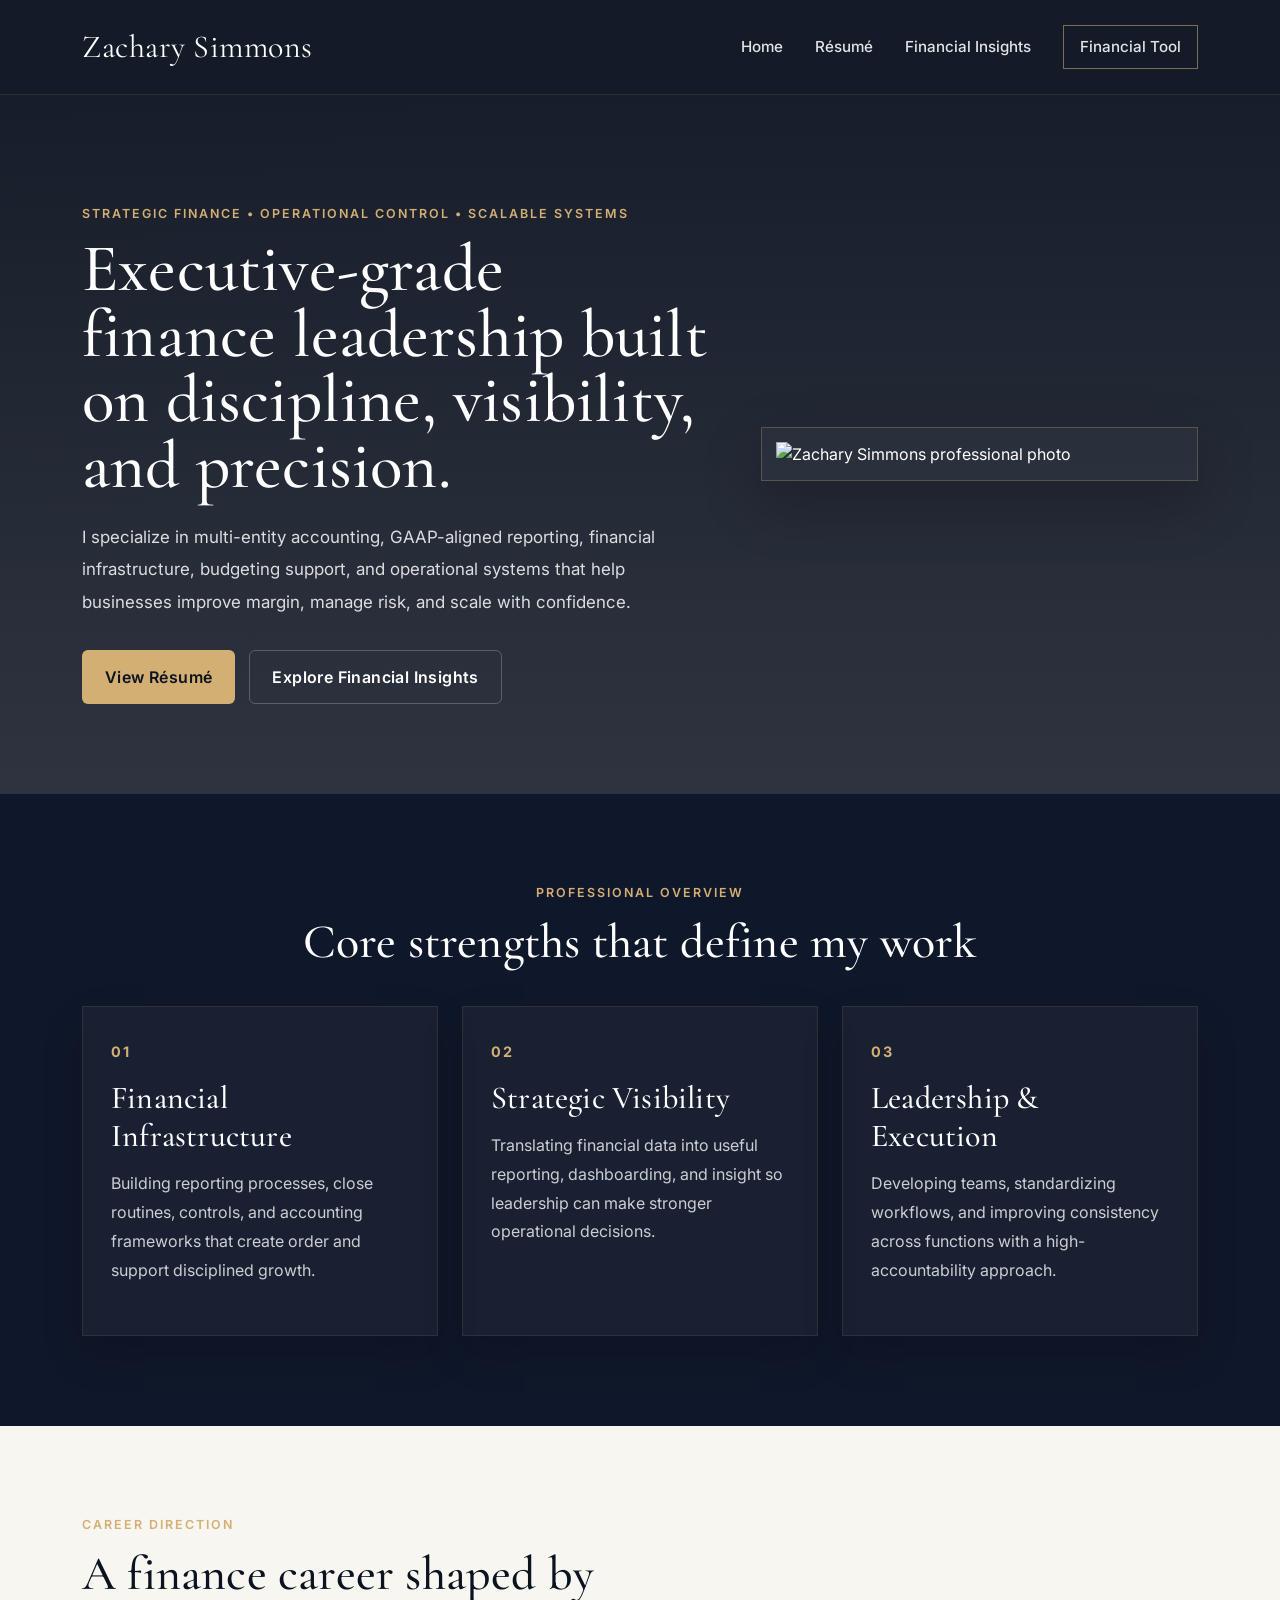
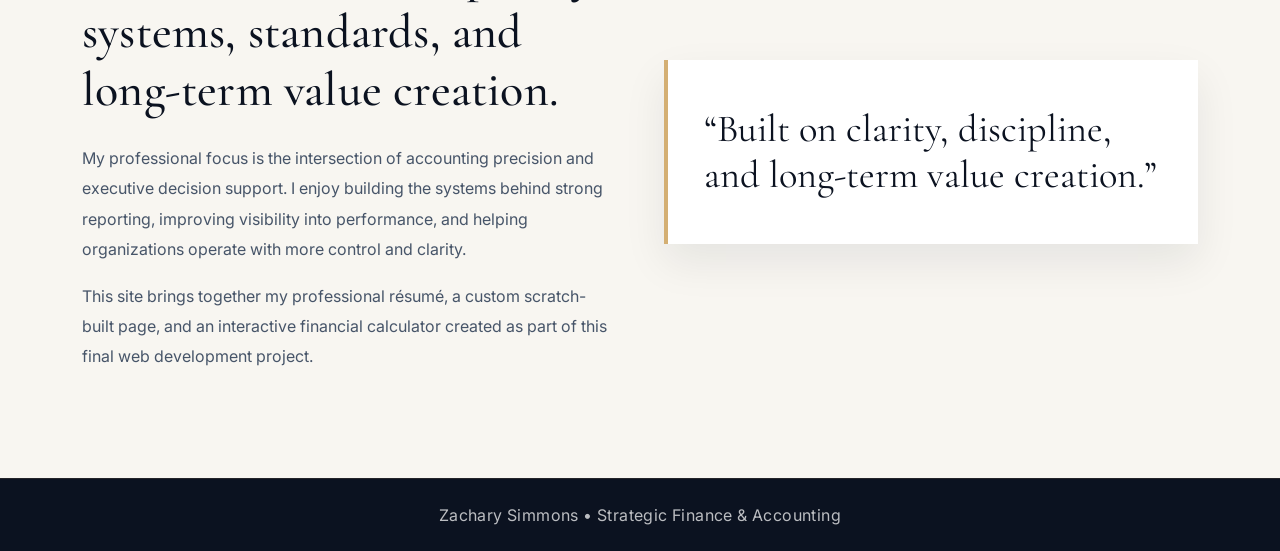
==== index.html @ fcec750e "Add files via upload" ====
<!DOCTYPE html>
<html lang="en">
<head>
  <meta charset="UTF-8" />
  <meta name="viewport" content="width=device-width, initial-scale=1.0" />
  <title>Zachary Simmons | Strategic Finance & Accounting</title>
  <link rel="preconnect" href="https://fonts.googleapis.com">
  <link rel="preconnect" href="https://fonts.gstatic.com" crossorigin>
  <link href="https://fonts.googleapis.com/css2?family=Cormorant+Garamond:wght@500;600;700&family=Inter:wght@300;400;500;600;700&display=swap" rel="stylesheet">
  <link href="https://cdn.jsdelivr.net/npm/bootstrap@5.3.3/dist/css/bootstrap.min.css" rel="stylesheet">
  <link rel="stylesheet" href="css/styles.css">
</head>
<body>

  <nav class="navbar navbar-expand-lg luxury-navbar">
    <div class="container">
      <a class="navbar-brand brand-mark" href="index.html">Zachary Simmons</a>
      <button class="navbar-toggler navbar-dark" type="button" data-bs-toggle="collapse" data-bs-target="#mainNav">
        <span class="navbar-toggler-icon"></span>
      </button>

      <div class="collapse navbar-collapse justify-content-end" id="mainNav">
        <ul class="navbar-nav align-items-lg-center">
          <li class="nav-item"><a class="nav-link" href="index.html">Home</a></li>
          <li class="nav-item"><a class="nav-link" href="resume.html">Résumé</a></li>
          <li class="nav-item"><a class="nav-link" href="scratch.html">Financial Insights</a></li>
          <li class="nav-item"><a class="nav-link nav-cta" href="app.html">Financial Tool</a></li>
        </ul>
      </div>
    </div>
  </nav>

  <section class="hero-section">
    <div class="container">
      <div class="row align-items-center g-5">
        <div class="col-lg-7">
          <p class="eyebrow">Strategic Finance • Operational Control • Scalable Systems</p>
          <h1 class="hero-title">
            Executive-grade finance leadership built on discipline, visibility, and precision.
          </h1>
          <p class="hero-text">
            I specialize in multi-entity accounting, GAAP-aligned reporting, financial infrastructure,
            budgeting support, and operational systems that help businesses improve margin, manage risk,
            and scale with confidence.
          </p>

          <div class="hero-actions">
            <a href="resume.html" class="btn btn-luxury-primary">View Résumé</a>
            <a href="scratch.html" class="btn btn-luxury-secondary">Explore Financial Insights</a>
          </div>
        </div>

        <div class="col-lg-5">
          <div class="hero-image-frame">
            <img src="images/profile.jpg" alt="Zachary Simmons professional photo" class="img-fluid">
          </div>
        </div>
      </div>
    </div>
  </section>

  <section class="section-dark">
    <div class="container">
      <div class="section-heading text-center">
        <p class="eyebrow eyebrow-gold">Professional Overview</p>
        <h2>Core strengths that define my work</h2>
      </div>

      <div class="row g-4 mt-2">
        <div class="col-md-4">
          <div class="luxury-card">
            <div class="card-number">01</div>
            <h3>Financial Infrastructure</h3>
            <p>
              Building reporting processes, close routines, controls, and accounting frameworks
              that create order and support disciplined growth.
            </p>
          </div>
        </div>

        <div class="col-md-4">
          <div class="luxury-card">
            <div class="card-number">02</div>
            <h3>Strategic Visibility</h3>
            <p>
              Translating financial data into useful reporting, dashboarding, and insight so
              leadership can make stronger operational decisions.
            </p>
          </div>
        </div>

        <div class="col-md-4">
          <div class="luxury-card">
            <div class="card-number">03</div>
            <h3>Leadership & Execution</h3>
            <p>
              Developing teams, standardizing workflows, and improving consistency across functions
              with a high-accountability approach.
            </p>
          </div>
        </div>
      </div>
    </div>
  </section>

  <section class="section-light">
    <div class="container">
      <div class="row g-5 align-items-center">
        <div class="col-lg-6">
          <p class="eyebrow">Career Direction</p>
          <h2 class="mb-4">A finance career shaped by systems, standards, and long-term value creation.</h2>
          <p class="body-copy">
            My professional focus is the intersection of accounting precision and executive decision support.
            I enjoy building the systems behind strong reporting, improving visibility into performance, and
            helping organizations operate with more control and clarity.
          </p>
          <p class="body-copy">
            This site brings together my professional résumé, a custom scratch-built page, and an interactive
            financial calculator created as part of this final web development project.
          </p>
        </div>

        <div class="col-lg-6">
          <div class="quote-panel">
            <p class="quote-text">
              “Built on clarity, discipline, and long-term value creation.”
            </p>
          </div>
        </div>
      </div>
    </div>
  </section>

  <footer class="site-footer">
    <div class="container">
      <p>Zachary Simmons • Strategic Finance & Accounting</p>
    </div>
  </footer>

  <script src="https://cdn.jsdelivr.net/npm/bootstrap@5.3.3/dist/js/bootstrap.bundle.min.js"></script>
</body>
</html>
---- css/styles.css ----
:root {
  --navy: #0b1220;
  --navy-soft: #111827;
  --charcoal: #1f2937;
  --slate: #475569;
  --muted: #94a3b8;
  --gold: #d4af73;
  --gold-soft: #c9a35f;
  --cream: #f8f6f1;
  --white: #ffffff;
  --line: #e5e7eb;
}

body {
  font-family: "Inter", Arial, sans-serif;
  background: var(--cream);
  color: var(--charcoal);
  margin: 0;
}

h1, h2, h3, h4 {
  font-family: "Cormorant Garamond", Georgia, serif;
  letter-spacing: 0.2px;
}

.luxury-navbar {
  background: rgba(11, 18, 32, 0.96);
  backdrop-filter: blur(8px);
  padding: 18px 0;
  border-bottom: 1px solid rgba(212, 175, 115, 0.15);
}

.brand-mark {
  color: var(--white) !important;
  font-family: "Cormorant Garamond", Georgia, serif;
  font-size: 2rem;
  letter-spacing: 0.5px;
}

.navbar .nav-link {
  color: rgba(255,255,255,0.88) !important;
  margin-left: 16px;
  font-size: 0.95rem;
  font-weight: 500;
}

.navbar .nav-link:hover,
.navbar .nav-link.active {
  color: var(--gold) !important;
}

.navbar .nav-link.nav-cta {
  border: 1px solid rgba(212, 175, 115, 0.55);
  padding: 10px 16px !important;
  margin-left: 24px;
}

.hero-section {
  padding: 110px 0 90px;
  background:
    linear-gradient(180deg, rgba(11,18,32,0.95), rgba(11,18,32,0.85)),
    radial-gradient(circle at top left, rgba(212,175,115,0.18), transparent 30%);
  color: var(--white);
}

.eyebrow {
  text-transform: uppercase;
  letter-spacing: 2px;
  font-size: 0.78rem;
  font-weight: 600;
  color: var(--gold);
  margin-bottom: 12px;
}

.eyebrow-gold {
  color: var(--gold);
}

.hero-title {
  font-size: 4.2rem;
  line-height: 0.98;
  margin-bottom: 22px;
  max-width: 800px;
}

.hero-text {
  font-size: 1.06rem;
  line-height: 1.9;
  max-width: 720px;
  color: rgba(255,255,255,0.84);
  margin-bottom: 32px;
}

.hero-actions {
  display: flex;
  gap: 14px;
  flex-wrap: wrap;
}

.btn-luxury-primary,
.btn-luxury-secondary {
  text-decoration: none;
  padding: 14px 22px;
  font-weight: 600;
  letter-spacing: 0.4px;
  display: inline-block;
}

.btn-luxury-primary {
  background: var(--gold);
  color: var(--navy);
}

.btn-luxury-primary:hover {
  background: #e3bb79;
  color: var(--navy);
}

.btn-luxury-secondary {
  border: 1px solid rgba(255,255,255,0.22);
  color: var(--white);
}

.btn-luxury-secondary:hover {
  border-color: var(--gold);
  color: var(--gold);
}

.hero-image-frame {
  padding: 14px;
  border: 1px solid rgba(212,175,115,0.28);
  background: rgba(255,255,255,0.03);
  box-shadow: 0 22px 60px rgba(0,0,0,0.22);
}

.hero-image-frame img {
  width: 100%;
  display: block;
  object-fit: cover;
}

.section-dark {
  background: #0f172a;
  color: var(--white);
  padding: 90px 0;
}

.section-heading h2 {
  font-size: 3rem;
  margin-bottom: 10px;
}

.luxury-card {
  background: rgba(255,255,255,0.04);
  border: 1px solid rgba(212,175,115,0.12);
  padding: 34px 28px;
  height: 100%;
  box-shadow: 0 18px 40px rgba(0,0,0,0.14);
}

.card-number {
  color: var(--gold);
  font-size: 0.9rem;
  letter-spacing: 2px;
  margin-bottom: 16px;
  font-weight: 700;
}

.luxury-card h3 {
  color: var(--white);
  font-size: 2rem;
  margin-bottom: 14px;
}

.luxury-card p {
  color: rgba(255,255,255,0.78);
  line-height: 1.8;
}

.section-light {
  padding: 90px 0;
  background: var(--cream);
}

.section-light h2 {
  font-size: 3rem;
  color: var(--navy);
}

.body-copy {
  color: var(--slate);
  line-height: 1.9;
  font-size: 1rem;
}

.quote-panel {
  background: var(--white);
  border-left: 4px solid var(--gold);
  box-shadow: 0 18px 40px rgba(15,23,42,0.08);
  padding: 46px 36px;
}

.quote-text {
  font-family: "Cormorant Garamond", Georgia, serif;
  font-size: 2.4rem;
  line-height: 1.2;
  color: var(--navy);
  margin: 0;
}

.resume-hero {
  background: linear-gradient(180deg, #0b1220, #111827);
  color: var(--white);
  padding: 90px 0 70px;
}

.page-title {
  font-size: 4rem;
  margin-bottom: 10px;
}

.page-subtitle {
  color: rgba(255,255,255,0.82);
  max-width: 760px;
  line-height: 1.8;
}

.resume-main {
  padding: 70px 0 90px;
}

.resume-grid {
  display: grid;
  grid-template-columns: 320px 1fr;
  gap: 34px;
}

.resume-sidebar {
  display: flex;
  flex-direction: column;
  gap: 22px;
}

.sidebar-panel {
  background: var(--white);
  padding: 26px;
  border-top: 3px solid var(--gold);
  box-shadow: 0 16px 35px rgba(15,23,42,0.06);
}

.sidebar-panel h3 {
  font-size: 1.9rem;
  margin-bottom: 16px;
  color: var(--navy);
}

.sidebar-panel p,
.sidebar-panel li {
  color: var(--slate);
  line-height: 1.8;
}

.sidebar-panel ul {
  padding-left: 18px;
  margin-bottom: 0;
}

.resume-content {
  display: flex;
  flex-direction: column;
  gap: 28px;
}

.resume-section {
  background: var(--white);
  padding: 34px;
  box-shadow: 0 16px 35px rgba(15,23,42,0.06);
}

.resume-section h2 {
  font-size: 2.3rem;
  margin-bottom: 18px;
  color: var(--navy);
  border-bottom: 1px solid var(--line);
  padding-bottom: 8px;
}

.resume-section p,
.resume-section li {
  color: var(--slate);
  line-height: 1.85;
}

.resume-entry {
  margin-bottom: 28px;
}

.resume-entry:last-child {
  margin-bottom: 0;
}

.resume-entry h3 {
  font-size: 2rem;
  margin-bottom: 6px;
  color: var(--navy);
}

.resume-role {
  color: var(--charcoal);
  font-weight: 600;
  margin-bottom: 10px;
}

.resume-role span {
  color: var(--muted);
  font-weight: 500;
}

.site-footer {
  background: #0b1220;
  color: rgba(255,255,255,0.72);
  text-align: center;
  padding: 24px 0;
  border-top: 1px solid rgba(212,175,115,0.12);
}

.site-footer p {
  margin: 0;
  letter-spacing: 0.4px;
}

@media (max-width: 992px) {
  .hero-title,
  .page-title {
    font-size: 3rem;
  }

  .resume-grid {
    grid-template-columns: 1fr;
  }

  .navbar .nav-link.nav-cta {
    margin-left: 16px;
    margin-top: 8px;
    display: inline-block;
  }
}

@media (max-width: 768px) {
  .hero-section,
  .section-dark,
  .section-light,
  .resume-main {
    padding-top: 70px;
    padding-bottom: 70px;
  }

  .hero-title,
  .page-title {
    font-size: 2.5rem;
  }

  .section-heading h2,
  .section-light h2 {
    font-size: 2.2rem;
  }

  .quote-text {
    font-size: 1.9rem;
  }
}
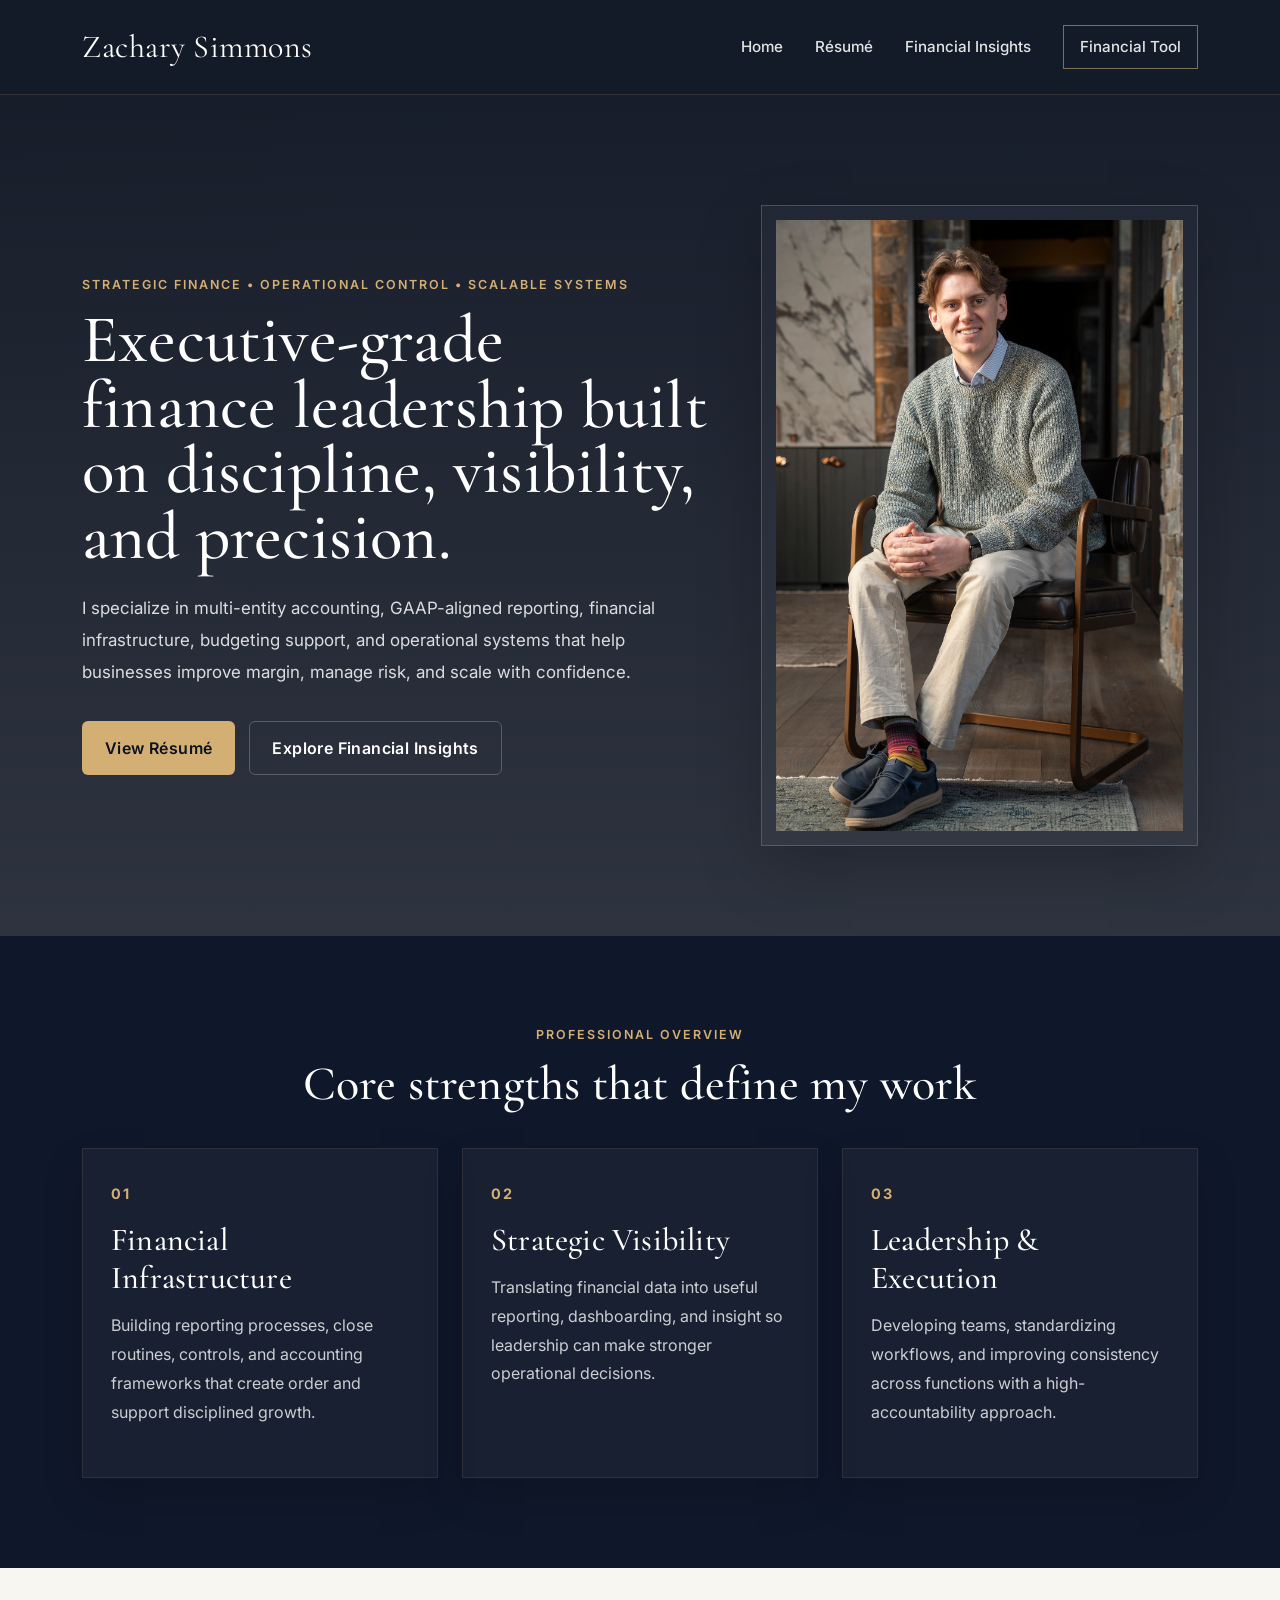
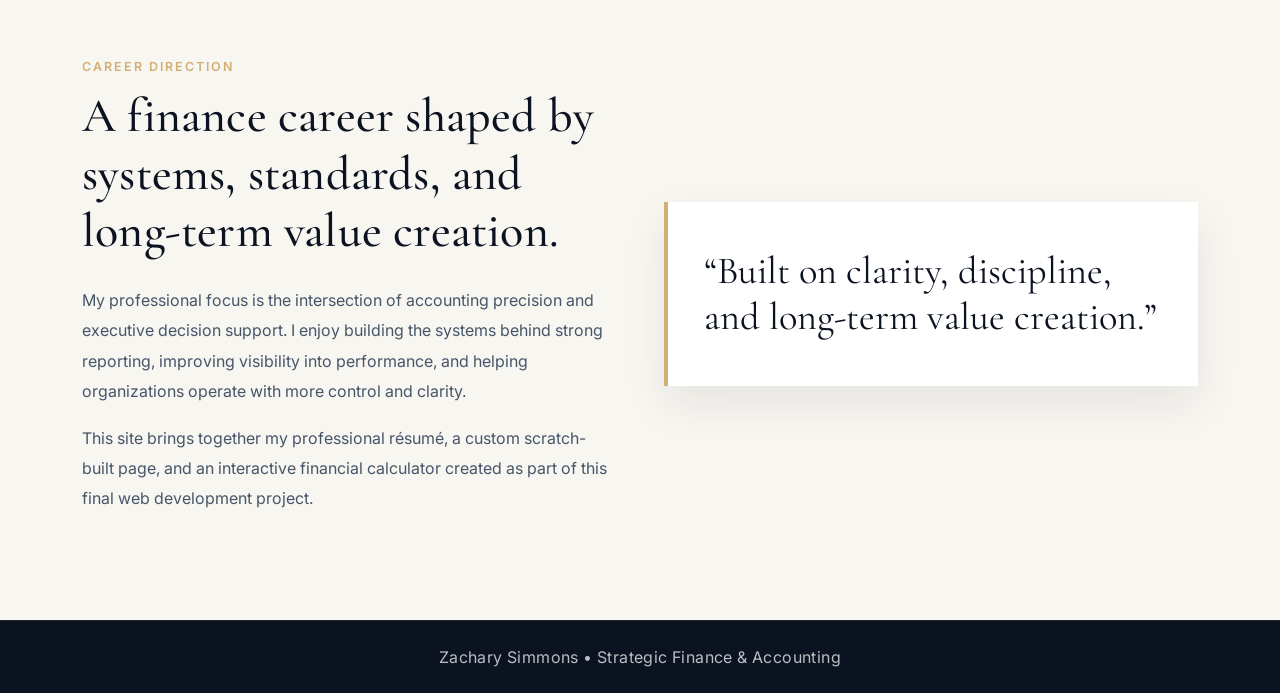
==== commit 3a63e1e9: "Update index.html" ====
--- a/index.html
+++ b/index.html
@@ -52,7 +52,7 @@
 
         <div class="col-lg-5">
           <div class="hero-image-frame">
-            <img src="images/profile.jpg" alt="Zachary Simmons professional photo" class="img-fluid">
+            <img src="images/profile.JPG" alt="Zachary Simmons professional photo" class="img-fluid">
           </div>
         </div>
       </div>
@@ -139,4 +139,4 @@
 
   <script src="https://cdn.jsdelivr.net/npm/bootstrap@5.3.3/dist/js/bootstrap.bundle.min.js"></script>
 </body>
-</html>+</html>
